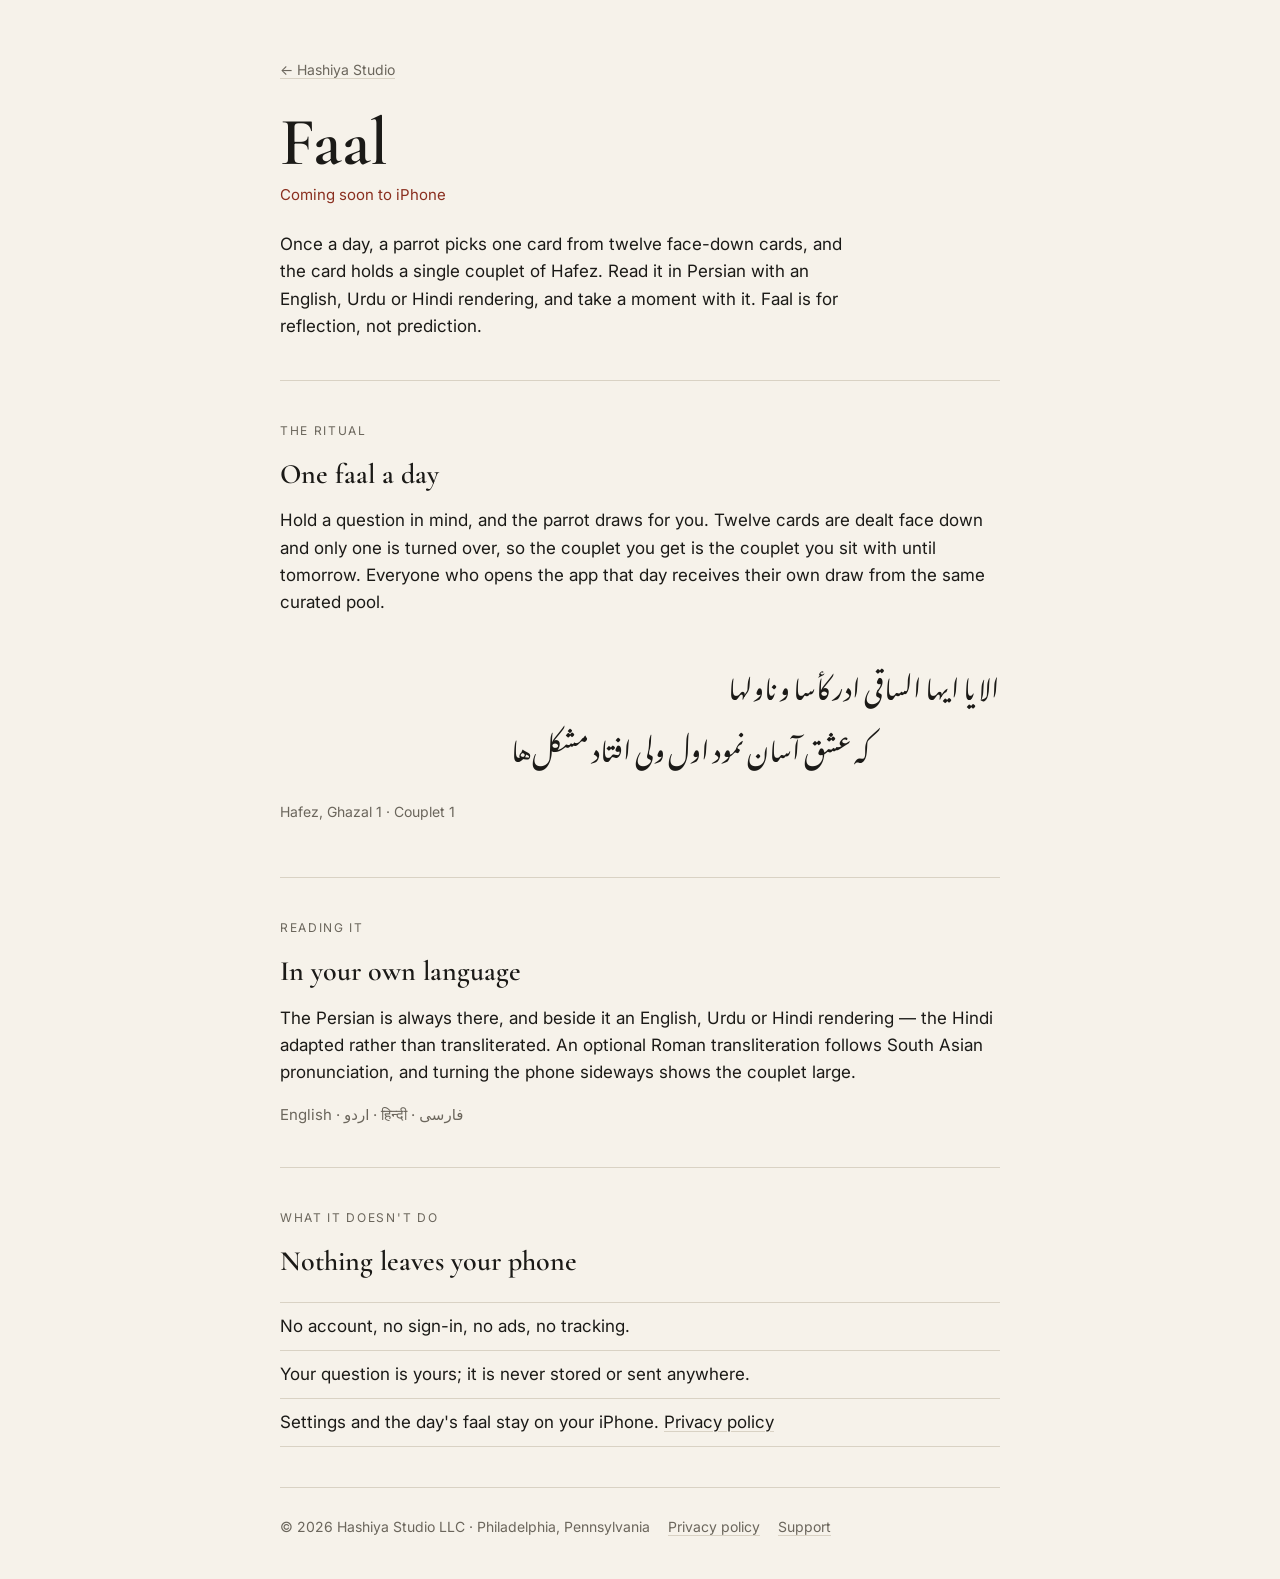
==== faal/index.html @ 89f38599 "Add /faal/ page and split studio home from app content The root page was a single page holding both " ====
<!doctype html>
<html lang="en">
<head>
<meta charset="utf-8">
<meta name="viewport" content="width=device-width, initial-scale=1">
<title>Faal · Hashiya Studio</title>
<meta name="description" content="Faal: once a day, a parrot picks one couplet of Hafez from twelve face-down cards. For iPhone, from Hashiya Studio. Reflection, not prediction.">
<link rel="canonical" href="https://hashiya.studio/faal/">
<meta property="og:type" content="website">
<meta property="og:title" content="Faal · Hashiya Studio">
<meta property="og:description" content="Once a day, a parrot picks one couplet of Hafez from twelve face-down cards. For iPhone.">
<meta property="og:url" content="https://hashiya.studio/faal/">
<link rel="preconnect" href="https://fonts.googleapis.com">
<link rel="preconnect" href="https://fonts.gstatic.com" crossorigin>
<link href="https://fonts.googleapis.com/css2?family=Cormorant+Garamond:ital,wght@0,500;0,600;1,500&family=Inter:wght@400;500&family=Noto+Nastaliq+Urdu:wght@400&display=swap" rel="stylesheet">
<link rel="stylesheet" href="../assets/site.css">
<style>
  header { padding-bottom: 40px; border-bottom: 1px solid var(--rule); }
  h1 {
    font-family: var(--serif);
    font-weight: 600;
    font-size: clamp(44px, 9vw, 68px);
    line-height: 1;
    letter-spacing: -0.01em;
    margin: 26px 0 6px;
  }
  .standfirst {
    margin: 0;
    max-width: 34em;
  }
  section { padding: 40px 0; border-bottom: 1px solid var(--rule); }
  h2 {
    font-family: var(--serif);
    font-weight: 600;
    font-size: 28px;
    line-height: 1.15;
    margin: 0 0 10px;
  }
  .languages { color: var(--muted); font-size: 15px; margin: 16px 0 0; }
</style>
</head>
<body>
<div class="page">

  <header>
    <a class="back" href="../">← Hashiya Studio</a>
    <h1>Faal</h1>
    <p class="soon">Coming soon to iPhone</p>
    <p class="standfirst">
      Once a day, a parrot picks one card from twelve face-down cards, and the card holds a single
      couplet of Hafez. Read it in Persian with an English, Urdu or Hindi rendering, and take a
      moment with it. Faal is for reflection, not prediction.
    </p>
  </header>

  <section aria-labelledby="ritual-title">
    <p class="label">The ritual</p>
    <h2 id="ritual-title">One faal a day</h2>
    <p>
      Hold a question in mind, and the parrot draws for you. Twelve cards are dealt face down and
      only one is turned over, so the couplet you get is the couplet you sit with until tomorrow.
      Everyone who opens the app that day receives their own draw from the same curated pool.
    </p>
    <div class="couplet" lang="fa">
      <p>الا یا ایها الساقی ادر کأسا و ناولها</p>
      <p>که عشق آسان نمود اول ولی افتاد مشکل‌ها</p>
    </div>
    <p class="couplet-ref">Hafez, Ghazal 1 · Couplet 1</p>
  </section>

  <section aria-labelledby="reading-title">
    <p class="label">Reading it</p>
    <h2 id="reading-title">In your own language</h2>
    <p>
      The Persian is always there, and beside it an English, Urdu or Hindi rendering — the Hindi
      adapted rather than transliterated. An optional Roman transliteration follows South Asian
      pronunciation, and turning the phone sideways shows the couplet large.
    </p>
    <p class="languages"><bdi>English</bdi> · <bdi>اردو</bdi> · <bdi>हिन्दी</bdi> · <bdi>فارسی</bdi></p>
  </section>

  <section aria-labelledby="privacy-title">
    <p class="label">What it doesn't do</p>
    <h2 id="privacy-title">Nothing leaves your phone</h2>
    <ul class="facts">
      <li>No account, no sign-in, no ads, no tracking.</li>
      <li>Your question is yours; it is never stored or sent anywhere.</li>
      <li>Settings and the day's faal stay on your iPhone. <a href="privacy/">Privacy policy</a></li>
    </ul>
  </section>

  <footer class="site-footer">
    <span>© 2026 Hashiya Studio LLC · Philadelphia, Pennsylvania</span>
    <a href="privacy/">Privacy policy</a>
    <a href="../#support">Support</a>
  </footer>

</div>
</body>
</html>
---- assets/site.css ----
/* Hashiya Studio — shared styles for hashiya.studio */

:root {
  --paper: #f6f2ea;
  --ink: #1b1a17;
  --muted: #6b665c;
  --rule: #d9d2c4;
  --accent: #8a2f1f;
  --serif: "Cormorant Garamond", Georgia, serif;
  --sans: Inter, system-ui, -apple-system, sans-serif;
  --nastaliq: "Noto Nastaliq Urdu", serif;
}

@media (prefers-color-scheme: dark) {
  :root {
    --paper: #141311;
    --ink: #ece6da;
    --muted: #a39d91;
    --rule: #34312b;
    --accent: #d98a6c;
  }
}

* { box-sizing: border-box; }

html { -webkit-text-size-adjust: 100%; }

body {
  margin: 0;
  background: var(--paper);
  color: var(--ink);
  font: 400 17px/1.6 var(--sans);
}

a {
  color: inherit;
  text-decoration-color: var(--rule);
  text-underline-offset: 3px;
}

a:hover { text-decoration-color: var(--accent); }

/* Layout -------------------------------------------------------------- */

.page {
  max-width: 760px;
  margin: 0 auto;
  padding: 56px 20px 40px;
}

.page--prose {
  max-width: 680px;
  padding-top: 48px;
  line-height: 1.65;
}

/* Shared pieces ------------------------------------------------------- */

.label {
  font-size: 12px;
  letter-spacing: 0.14em;
  text-transform: uppercase;
  color: var(--muted);
  margin: 0 0 18px;
}

.back {
  font-size: 14px;
  color: var(--muted);
}

.soon {
  color: var(--accent);
  font-size: 15px;
  margin: 0 0 24px;
}

.site-footer {
  padding-top: 28px;
  color: var(--muted);
  font-size: 14px;
  display: flex;
  flex-wrap: wrap;
  gap: 6px 18px;
}

ul.facts {
  list-style: none;
  padding: 0;
  margin: 24px 0 0;
}

ul.facts li {
  padding: 10px 0;
  border-top: 1px solid var(--rule);
}

ul.facts li:last-child { border-bottom: 1px solid var(--rule); }

/* Persian couplets ---------------------------------------------------- */

.couplet {
  direction: rtl;
  font-family: var(--nastaliq);
  font-size: clamp(17px, 4.4vw, 26px);
  line-height: 2.4;
  margin: 28px 0;
  padding: 8px 0;
}

.couplet p {
  margin: 0;
  white-space: nowrap;
}

.couplet p:nth-child(2) { padding-right: 10%; }

@media (min-width: 560px) {
  .couplet p:nth-child(2) { padding-right: 18%; }
}

.couplet-ref {
  color: var(--muted);
  font-size: 14px;
  margin-top: -12px;
}
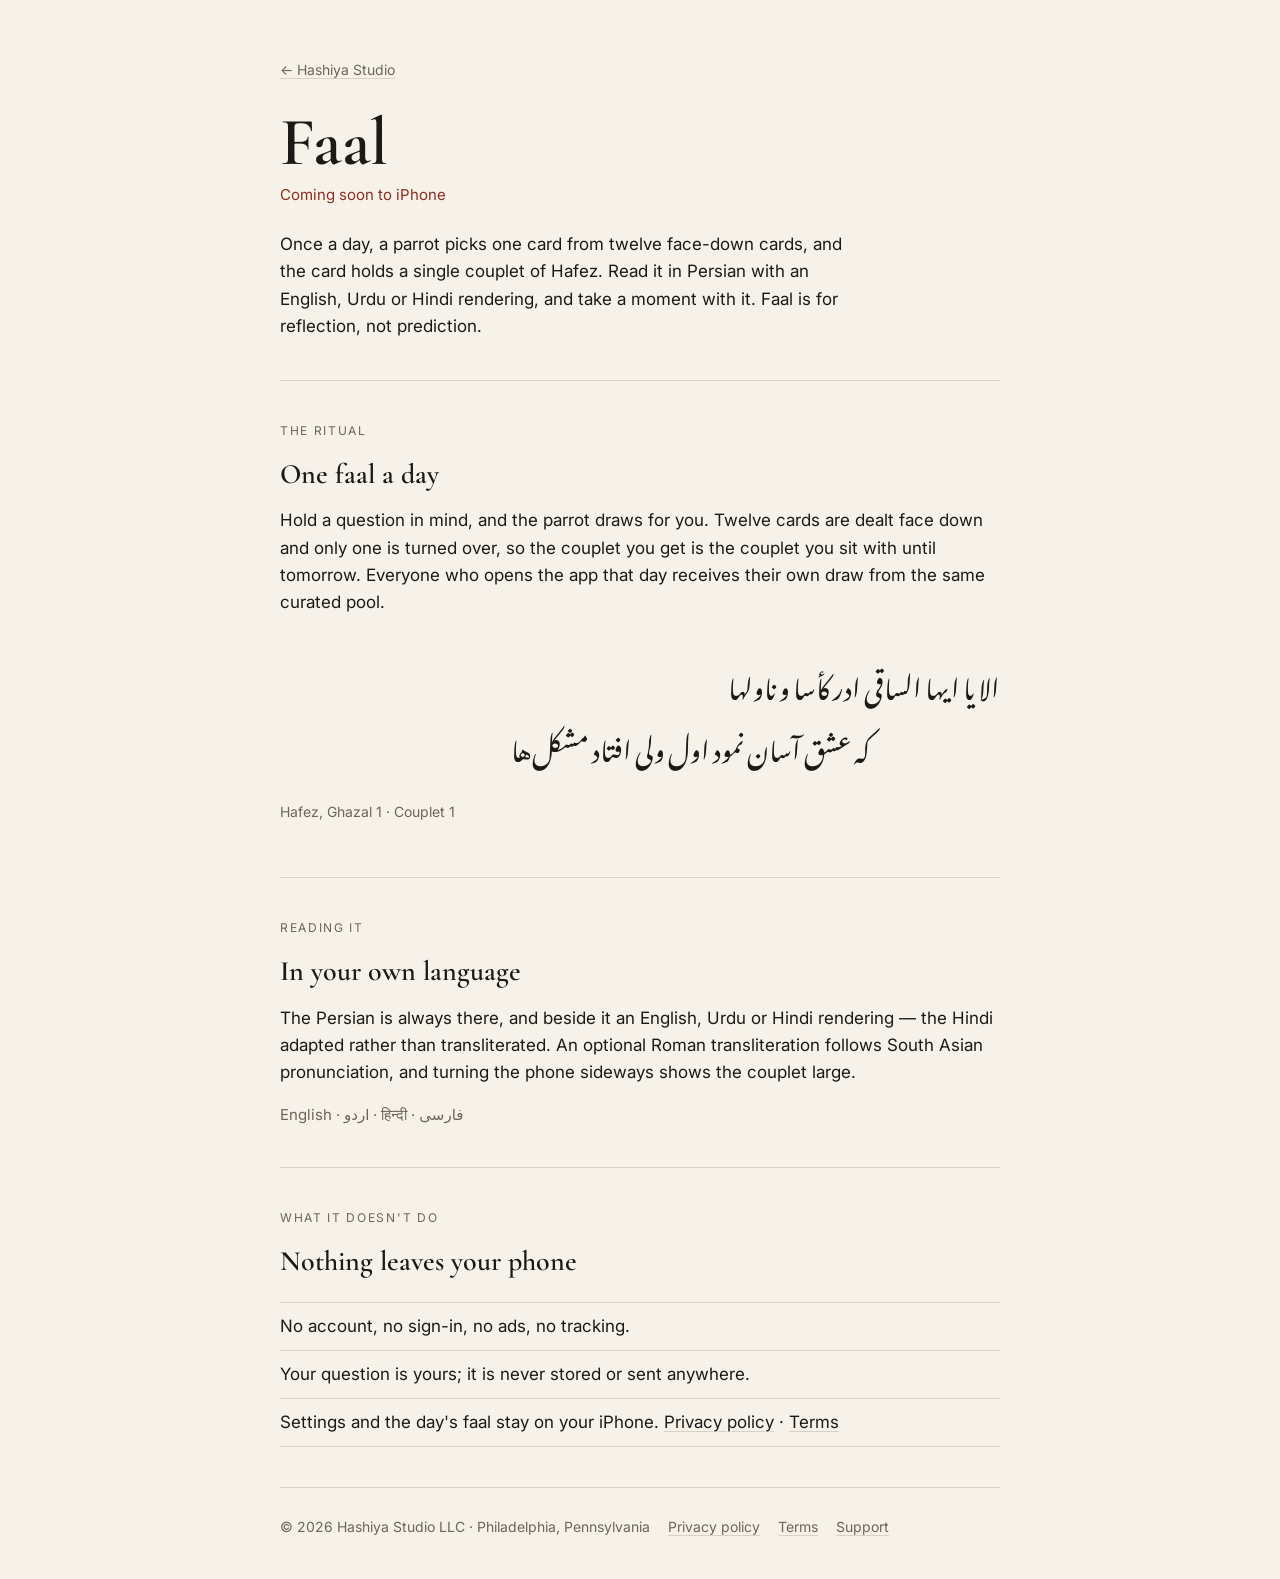
==== commit acb21a4e: "Add Faal terms page and link it The app's About screen gained a Terms section, so the site needs the" ====
--- a/faal/index.html
+++ b/faal/index.html
@@ -85,13 +85,14 @@
     <ul class="facts">
       <li>No account, no sign-in, no ads, no tracking.</li>
       <li>Your question is yours; it is never stored or sent anywhere.</li>
-      <li>Settings and the day's faal stay on your iPhone. <a href="privacy/">Privacy policy</a></li>
+      <li>Settings and the day's faal stay on your iPhone. <a href="privacy/">Privacy policy</a> · <a href="terms/">Terms</a></li>
     </ul>
   </section>
 
   <footer class="site-footer">
     <span>© 2026 Hashiya Studio LLC · Philadelphia, Pennsylvania</span>
     <a href="privacy/">Privacy policy</a>
+    <a href="terms/">Terms</a>
     <a href="../#support">Support</a>
   </footer>
 
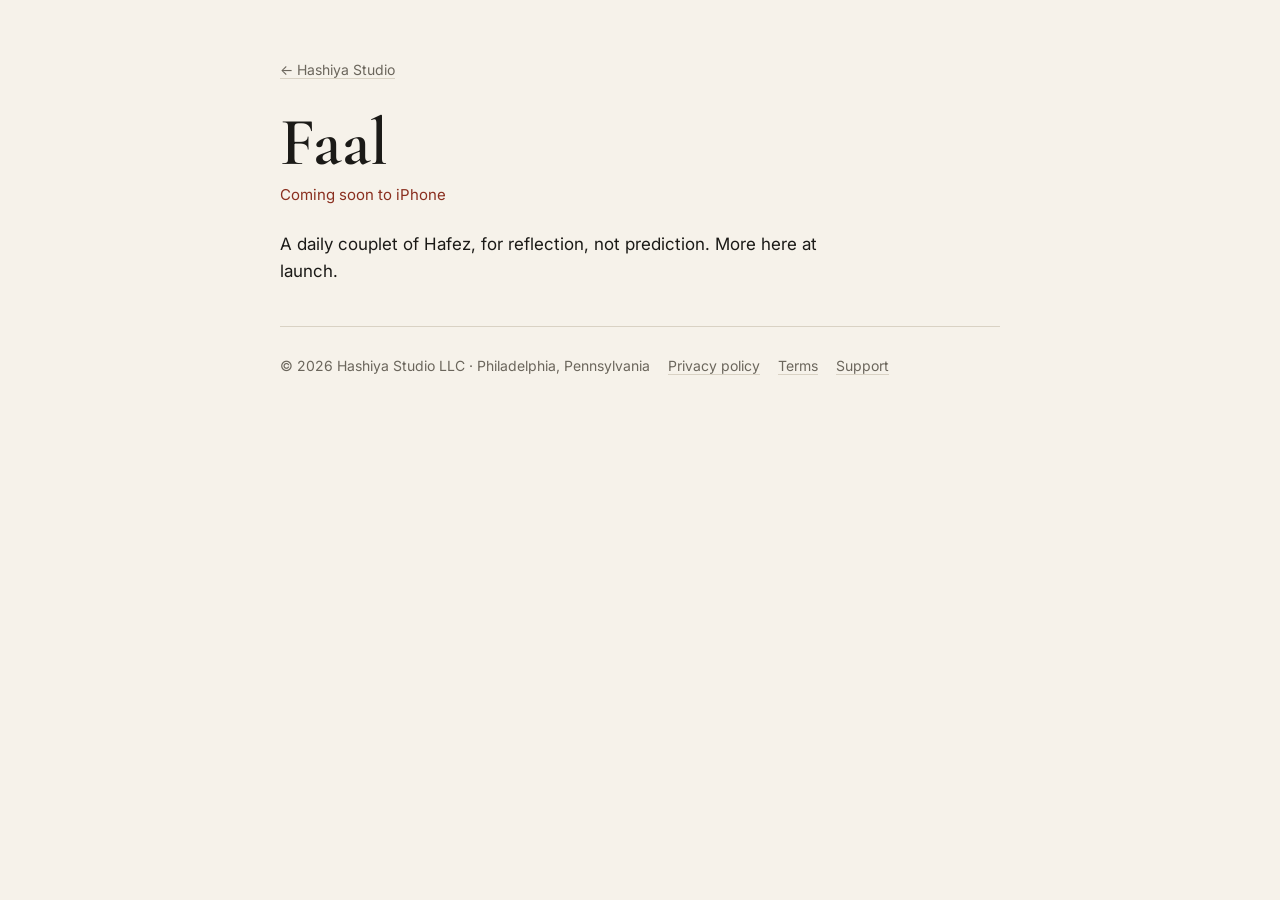
==== commit aba5e1e9: "Trim Faal to a coming-soon line until launch The /faal/ page and the home page entry no longer descr" ====
--- a/faal/index.html
+++ b/faal/index.html
@@ -4,11 +4,11 @@
 <meta charset="utf-8">
 <meta name="viewport" content="width=device-width, initial-scale=1">
 <title>Faal · Hashiya Studio</title>
-<meta name="description" content="Faal: once a day, a parrot picks one couplet of Hafez from twelve face-down cards. For iPhone, from Hashiya Studio. Reflection, not prediction.">
+<meta name="description" content="Faal: a daily couplet of Hafez for iPhone, from Hashiya Studio. Coming soon.">
 <link rel="canonical" href="https://hashiya.studio/faal/">
 <meta property="og:type" content="website">
 <meta property="og:title" content="Faal · Hashiya Studio">
-<meta property="og:description" content="Once a day, a parrot picks one couplet of Hafez from twelve face-down cards. For iPhone.">
+<meta property="og:description" content="A daily couplet of Hafez for iPhone. Coming soon.">
 <meta property="og:url" content="https://hashiya.studio/faal/">
 <link rel="preconnect" href="https://fonts.googleapis.com">
 <link rel="preconnect" href="https://fonts.gstatic.com" crossorigin>
@@ -28,15 +28,6 @@
     margin: 0;
     max-width: 34em;
   }
-  section { padding: 40px 0; border-bottom: 1px solid var(--rule); }
-  h2 {
-    font-family: var(--serif);
-    font-weight: 600;
-    font-size: 28px;
-    line-height: 1.15;
-    margin: 0 0 10px;
-  }
-  .languages { color: var(--muted); font-size: 15px; margin: 16px 0 0; }
 </style>
 </head>
 <body>
@@ -47,47 +38,9 @@
     <h1>Faal</h1>
     <p class="soon">Coming soon to iPhone</p>
     <p class="standfirst">
-      Once a day, a parrot picks one card from twelve face-down cards, and the card holds a single
-      couplet of Hafez. Read it in Persian with an English, Urdu or Hindi rendering, and take a
-      moment with it. Faal is for reflection, not prediction.
+      A daily couplet of Hafez, for reflection, not prediction. More here at launch.
     </p>
   </header>
-
-  <section aria-labelledby="ritual-title">
-    <p class="label">The ritual</p>
-    <h2 id="ritual-title">One faal a day</h2>
-    <p>
-      Hold a question in mind, and the parrot draws for you. Twelve cards are dealt face down and
-      only one is turned over, so the couplet you get is the couplet you sit with until tomorrow.
-      Everyone who opens the app that day receives their own draw from the same curated pool.
-    </p>
-    <div class="couplet" lang="fa">
-      <p>الا یا ایها الساقی ادر کأسا و ناولها</p>
-      <p>که عشق آسان نمود اول ولی افتاد مشکل‌ها</p>
-    </div>
-    <p class="couplet-ref">Hafez, Ghazal 1 · Couplet 1</p>
-  </section>
-
-  <section aria-labelledby="reading-title">
-    <p class="label">Reading it</p>
-    <h2 id="reading-title">In your own language</h2>
-    <p>
-      The Persian is always there, and beside it an English, Urdu or Hindi rendering — the Hindi
-      adapted rather than transliterated. An optional Roman transliteration follows South Asian
-      pronunciation, and turning the phone sideways shows the couplet large.
-    </p>
-    <p class="languages"><bdi>English</bdi> · <bdi>اردو</bdi> · <bdi>हिन्दी</bdi> · <bdi>فارسی</bdi></p>
-  </section>
-
-  <section aria-labelledby="privacy-title">
-    <p class="label">What it doesn't do</p>
-    <h2 id="privacy-title">Nothing leaves your phone</h2>
-    <ul class="facts">
-      <li>No account, no sign-in, no ads, no tracking.</li>
-      <li>Your question is yours; it is never stored or sent anywhere.</li>
-      <li>Settings and the day's faal stay on your iPhone. <a href="privacy/">Privacy policy</a> · <a href="terms/">Terms</a></li>
-    </ul>
-  </section>
 
   <footer class="site-footer">
     <span>© 2026 Hashiya Studio LLC · Philadelphia, Pennsylvania</span>
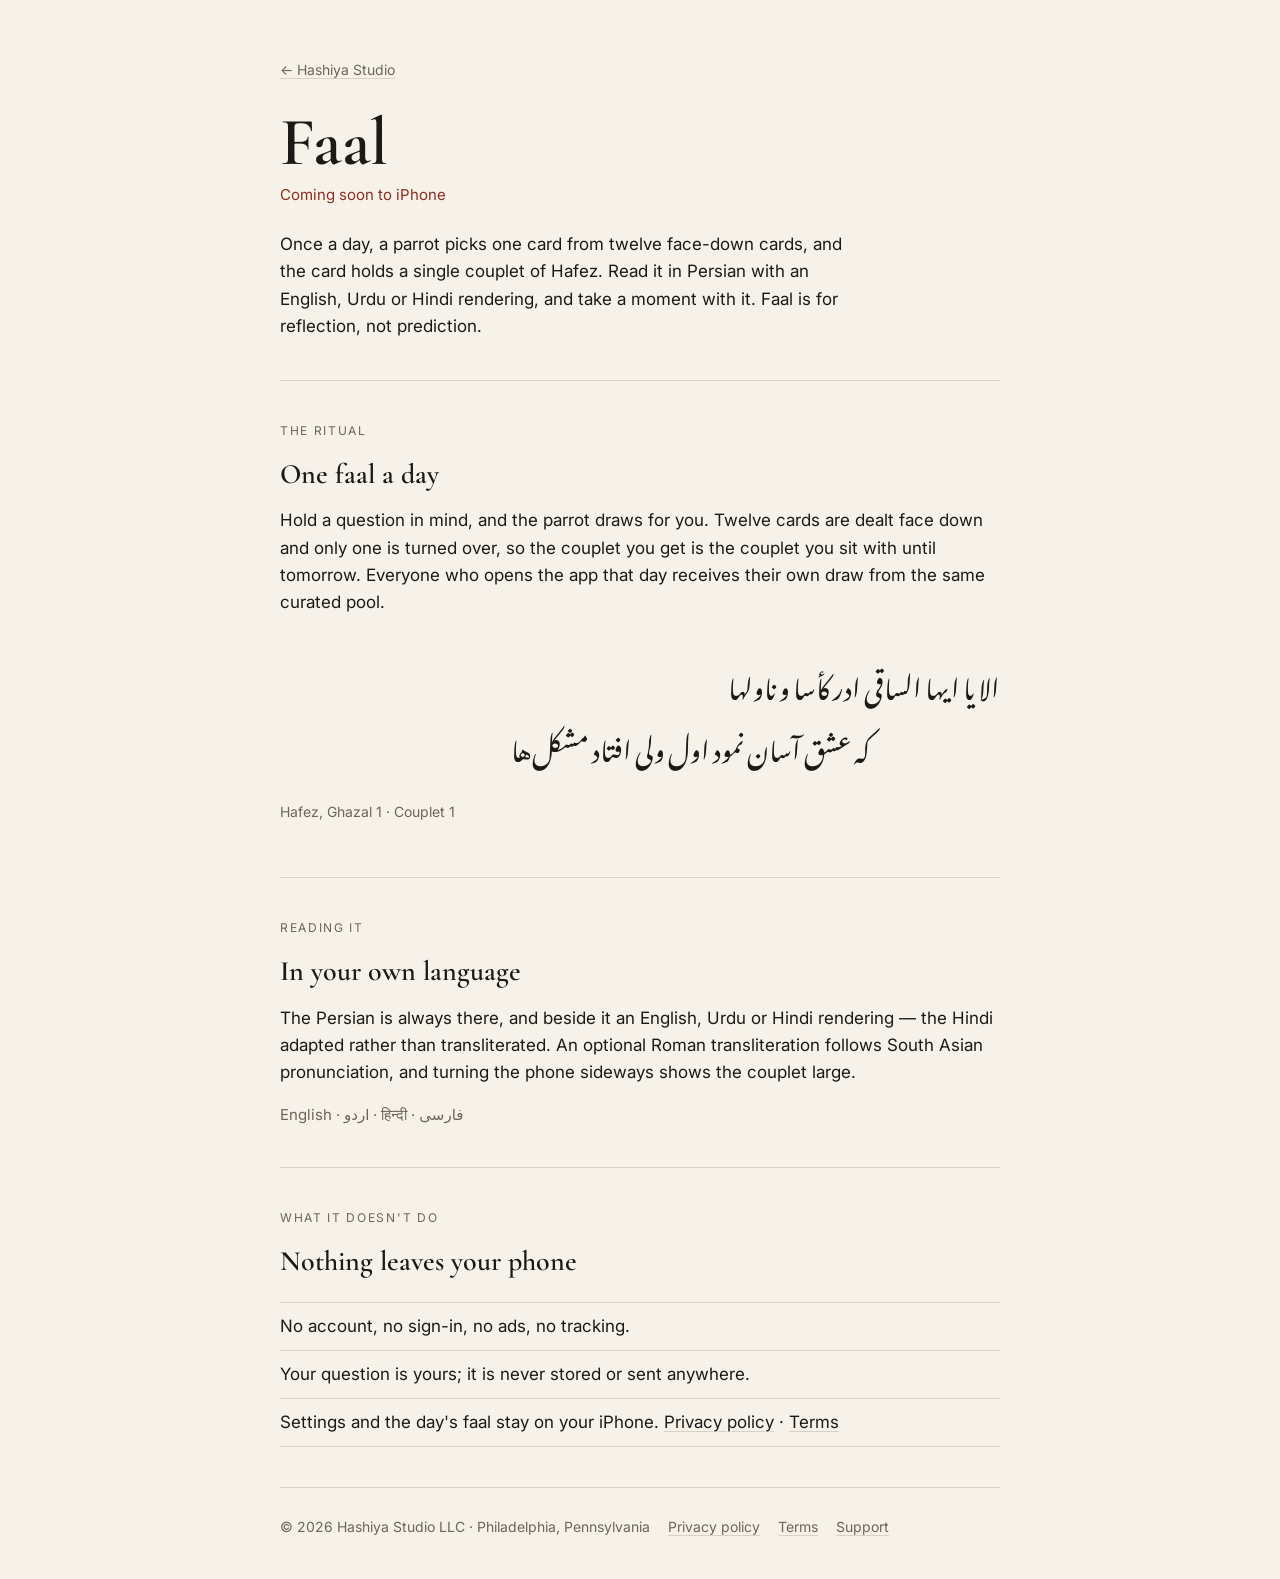
==== commit 075bb3c8: "Revert "Trim Faal to a coming-soon line until launch" This reverts commit aba5e1e9de629fadc58b807307" ====
--- a/faal/index.html
+++ b/faal/index.html
@@ -4,11 +4,11 @@
 <meta charset="utf-8">
 <meta name="viewport" content="width=device-width, initial-scale=1">
 <title>Faal · Hashiya Studio</title>
-<meta name="description" content="Faal: a daily couplet of Hafez for iPhone, from Hashiya Studio. Coming soon.">
+<meta name="description" content="Faal: once a day, a parrot picks one couplet of Hafez from twelve face-down cards. For iPhone, from Hashiya Studio. Reflection, not prediction.">
 <link rel="canonical" href="https://hashiya.studio/faal/">
 <meta property="og:type" content="website">
 <meta property="og:title" content="Faal · Hashiya Studio">
-<meta property="og:description" content="A daily couplet of Hafez for iPhone. Coming soon.">
+<meta property="og:description" content="Once a day, a parrot picks one couplet of Hafez from twelve face-down cards. For iPhone.">
 <meta property="og:url" content="https://hashiya.studio/faal/">
 <link rel="preconnect" href="https://fonts.googleapis.com">
 <link rel="preconnect" href="https://fonts.gstatic.com" crossorigin>
@@ -28,6 +28,15 @@
     margin: 0;
     max-width: 34em;
   }
+  section { padding: 40px 0; border-bottom: 1px solid var(--rule); }
+  h2 {
+    font-family: var(--serif);
+    font-weight: 600;
+    font-size: 28px;
+    line-height: 1.15;
+    margin: 0 0 10px;
+  }
+  .languages { color: var(--muted); font-size: 15px; margin: 16px 0 0; }
 </style>
 </head>
 <body>
@@ -38,9 +47,47 @@
     <h1>Faal</h1>
     <p class="soon">Coming soon to iPhone</p>
     <p class="standfirst">
-      A daily couplet of Hafez, for reflection, not prediction. More here at launch.
+      Once a day, a parrot picks one card from twelve face-down cards, and the card holds a single
+      couplet of Hafez. Read it in Persian with an English, Urdu or Hindi rendering, and take a
+      moment with it. Faal is for reflection, not prediction.
     </p>
   </header>
+
+  <section aria-labelledby="ritual-title">
+    <p class="label">The ritual</p>
+    <h2 id="ritual-title">One faal a day</h2>
+    <p>
+      Hold a question in mind, and the parrot draws for you. Twelve cards are dealt face down and
+      only one is turned over, so the couplet you get is the couplet you sit with until tomorrow.
+      Everyone who opens the app that day receives their own draw from the same curated pool.
+    </p>
+    <div class="couplet" lang="fa">
+      <p>الا یا ایها الساقی ادر کأسا و ناولها</p>
+      <p>که عشق آسان نمود اول ولی افتاد مشکل‌ها</p>
+    </div>
+    <p class="couplet-ref">Hafez, Ghazal 1 · Couplet 1</p>
+  </section>
+
+  <section aria-labelledby="reading-title">
+    <p class="label">Reading it</p>
+    <h2 id="reading-title">In your own language</h2>
+    <p>
+      The Persian is always there, and beside it an English, Urdu or Hindi rendering — the Hindi
+      adapted rather than transliterated. An optional Roman transliteration follows South Asian
+      pronunciation, and turning the phone sideways shows the couplet large.
+    </p>
+    <p class="languages"><bdi>English</bdi> · <bdi>اردو</bdi> · <bdi>हिन्दी</bdi> · <bdi>فارسی</bdi></p>
+  </section>
+
+  <section aria-labelledby="privacy-title">
+    <p class="label">What it doesn't do</p>
+    <h2 id="privacy-title">Nothing leaves your phone</h2>
+    <ul class="facts">
+      <li>No account, no sign-in, no ads, no tracking.</li>
+      <li>Your question is yours; it is never stored or sent anywhere.</li>
+      <li>Settings and the day's faal stay on your iPhone. <a href="privacy/">Privacy policy</a> · <a href="terms/">Terms</a></li>
+    </ul>
+  </section>
 
   <footer class="site-footer">
     <span>© 2026 Hashiya Studio LLC · Philadelphia, Pennsylvania</span>
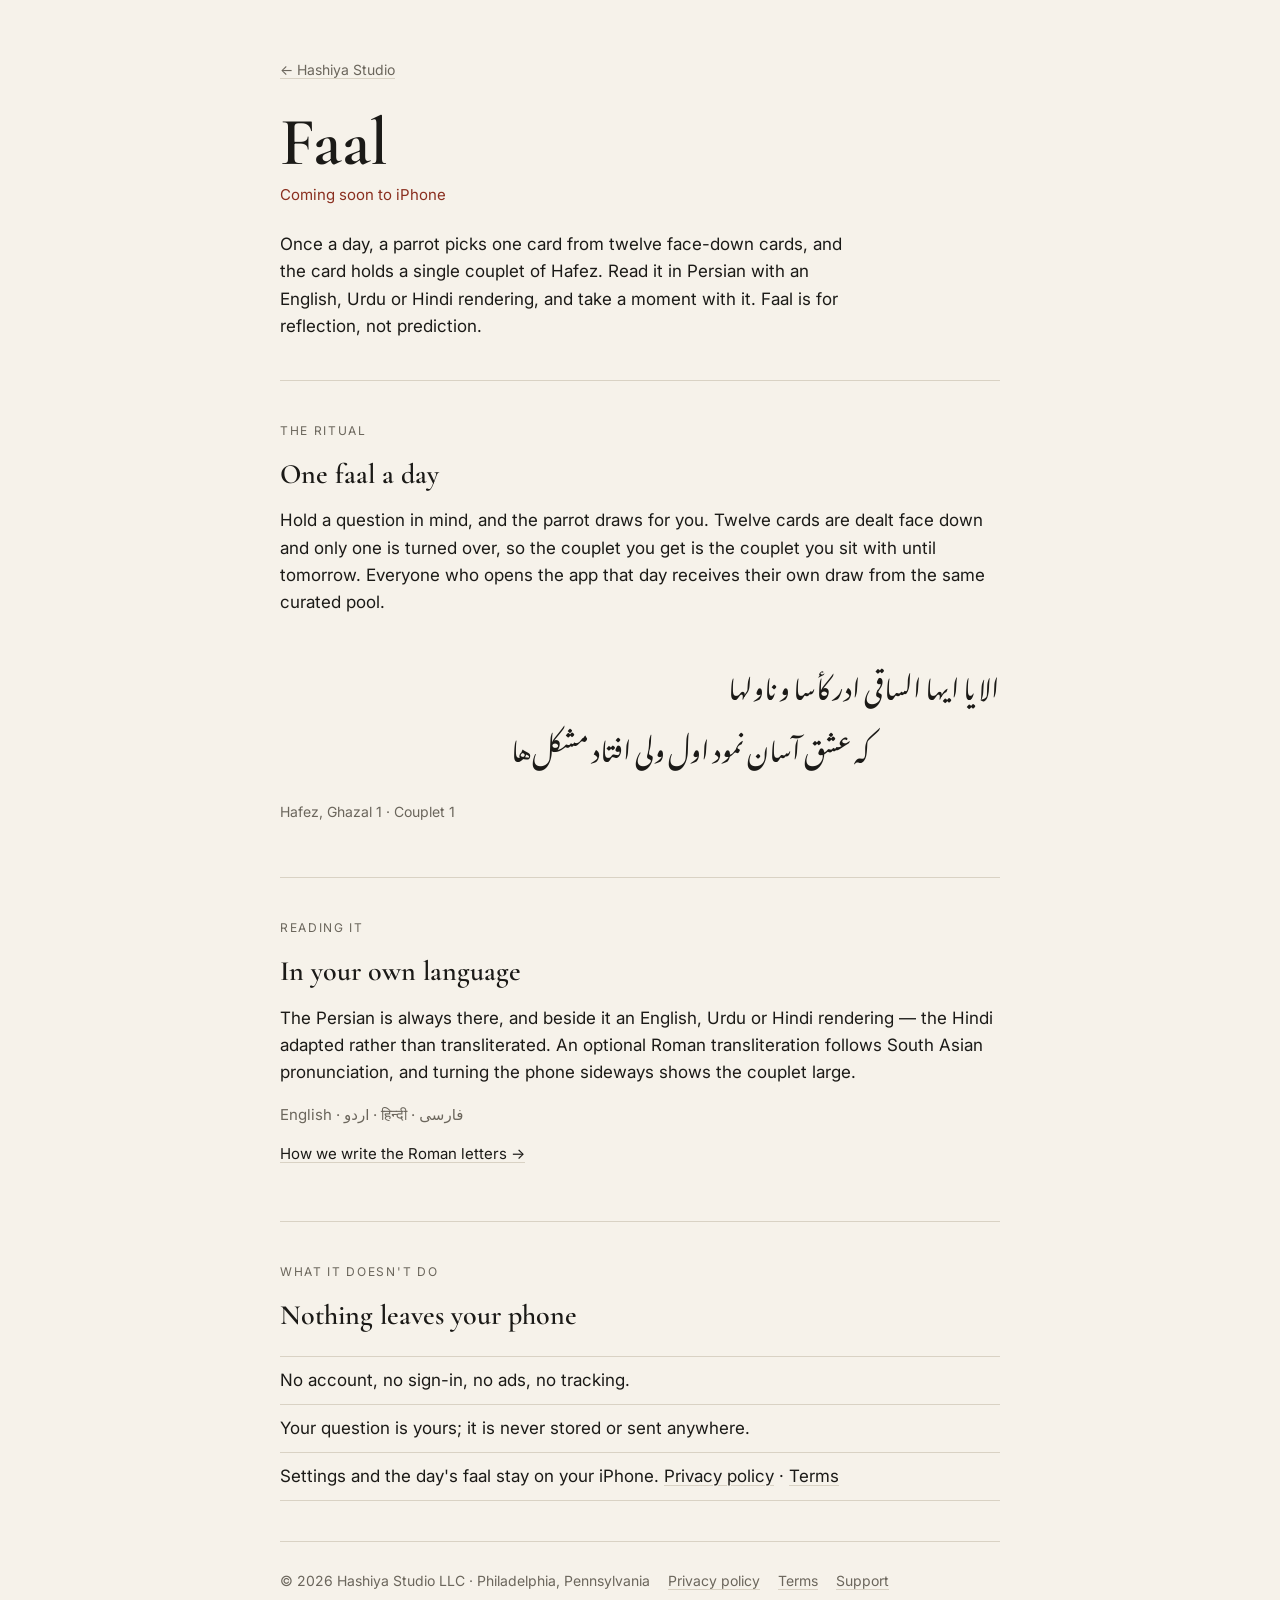
==== commit 303746ef: "Restore the romanisation link and tidy the .more rule On top of the revert:  - Re-add "How we write " ====
--- a/faal/index.html
+++ b/faal/index.html
@@ -77,6 +77,7 @@
       pronunciation, and turning the phone sideways shows the couplet large.
     </p>
     <p class="languages"><bdi>English</bdi> · <bdi>اردو</bdi> · <bdi>हिन्दी</bdi> · <bdi>فارسی</bdi></p>
+    <p class="more"><a href="romanisation/">How we write the Roman letters →</a></p>
   </section>
 
   <section aria-labelledby="privacy-title">
--- a/assets/site.css
+++ b/assets/site.css
@@ -75,6 +75,8 @@
   margin: 0 0 24px;
 }
 
+.more { font-size: 15px; }
+
 .site-footer {
   padding-top: 28px;
   color: var(--muted);
